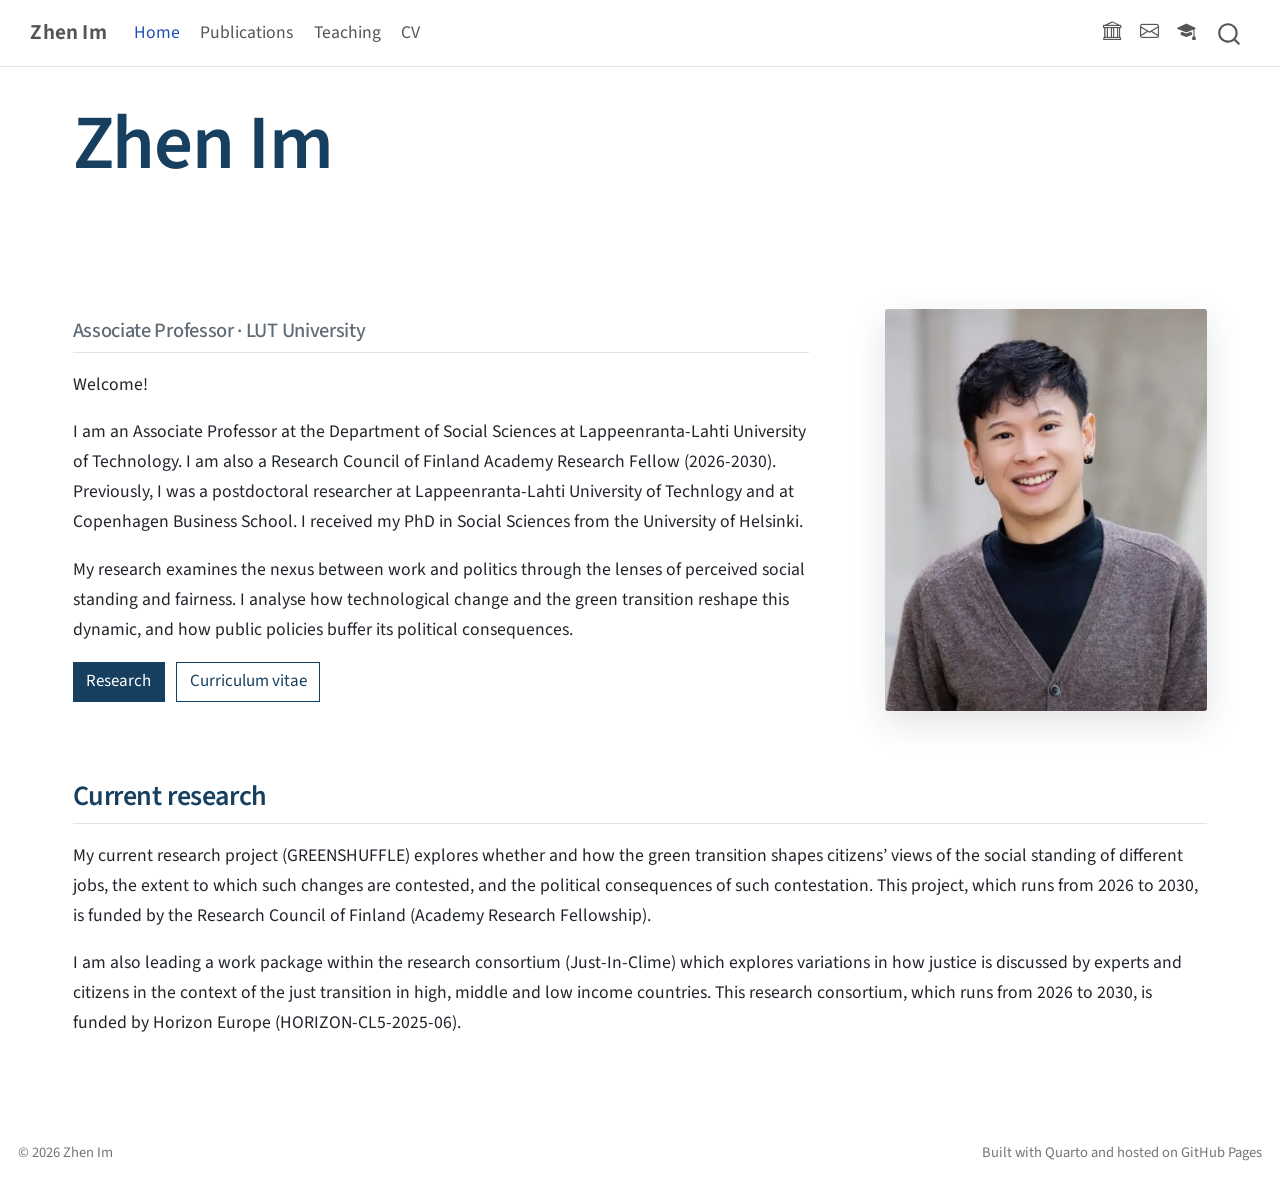
==== index.html @ d4f25046 "Built site for gh-pages" ====
<!DOCTYPE html>
<html xmlns="http://www.w3.org/1999/xhtml" lang="en" xml:lang="en"><head>

<meta charset="utf-8">
<meta name="generator" content="quarto-1.11.9">

<meta name="viewport" content="width=device-width, initial-scale=1.0, user-scalable=yes">


<title>Zhen Im</title>
<style>
/* Default styles provided by pandoc.
** See https://pandoc.org/MANUAL.html#variables-for-html for config info.
*/
span.smallcaps{font-variant: small-caps;}
div.columns{display: flex; gap: 1.5em;}
div.column{flex: auto;}
@media screen {
div.columns{gap: min(4vw, 1.5em);}
div.column{overflow-x: auto;}
}
div.hanging-indent{margin-left: 1.5em; text-indent: -1.5em;}
ul.task-list{list-style: none;}
ul.task-list li input[type="checkbox"] {
  width: 0.8em;
  margin: 0 0.8em 0.2em -1em; /* quarto-specific, see https://github.com/quarto-dev/quarto-cli/issues/4556 */ 
  vertical-align: middle;
}
</style>


<script src="site_libs/quarto-nav/quarto-nav.js"></script>
<script src="site_libs/quarto-nav/headroom.min.js"></script>
<script src="site_libs/clipboard/clipboard.min.js"></script>
<script src="site_libs/quarto-search/autocomplete.umd.js"></script>
<script src="site_libs/quarto-search/fuse.min.js"></script>
<script src="site_libs/quarto-search/quarto-search.js"></script>
<meta name="quarto:offset" content="./">
<script src="site_libs/quarto-html/quarto.js" type="module"></script>
<script src="site_libs/quarto-html/tabsets/tabsets.js" type="module"></script>
<script src="site_libs/quarto-html/scrollable-regions/scrollable-regions.js" type="module"></script>
<script src="site_libs/quarto-html/popper.min.js"></script>
<script src="site_libs/quarto-html/tippy.umd.min.js"></script>
<script src="site_libs/quarto-html/anchor.min.js"></script>
<link href="site_libs/quarto-html/tippy.css" rel="stylesheet">
<link href="site_libs/quarto-html/quarto-syntax-highlighting-63b5708e65d6cd79cd7618c58d0c21e7.css" rel="stylesheet" id="quarto-text-highlighting-styles">
<script src="site_libs/bootstrap/bootstrap.min.js"></script>
<link href="site_libs/bootstrap/bootstrap-icons.css" rel="stylesheet">
<link href="site_libs/bootstrap/bootstrap-48eea8e06ff06eb442a2daacfce5ac08.min.css" rel="stylesheet" append-hash="true" id="quarto-bootstrap" data-mode="light">
<script id="quarto-search-options" type="application/json">{
  "location": "navbar",
  "copy-button": false,
  "collapse-after": 3,
  "panel-placement": "end",
  "type": "overlay",
  "limit": 50,
  "keyboard-shortcut": [
    "f",
    "/",
    "s"
  ],
  "show-item-context": false,
  "language": {
    "search-no-results-text": "No results",
    "search-matching-documents-text": "matching documents",
    "search-copy-link-title": "Copy link to search",
    "search-hide-matches-text": "Hide additional matches",
    "search-more-match-text": "more match in this document",
    "search-more-matches-text": "more matches in this document",
    "search-clear-button-title": "Clear",
    "search-text-placeholder": "",
    "search-detached-cancel-button-title": "Cancel",
    "search-submit-button-title": "Submit",
    "search-label": "Search"
  }
}</script>
<style>html{ scroll-behavior: smooth; }</style>


<link rel="stylesheet" href="styles.css">
</head>

<body class="nav-fixed quarto-light"><a id="quarto-skip-link" class="visually-hidden-focusable" href="#quarto-document-content">Skip to main content</a>

<div id="quarto-search-results"></div>
  <header id="quarto-header" class="headroom fixed-top">
    <nav class="navbar navbar-expand-lg " data-bs-theme="dark" aria-label="Site">
      <div class="navbar-container container-fluid">
      <div class="navbar-brand-container mx-auto">
    <a class="navbar-brand" href="./index.html">
    <span class="navbar-title">Zhen Im</span>
    </a>
  </div>
          <button class="navbar-toggler" type="button" data-bs-toggle="collapse" data-bs-target="#navbarCollapse" aria-controls="navbarCollapse" aria-expanded="false" aria-label="Toggle navigation" onclick="if (window.quartoToggleHeadroom) { window.quartoToggleHeadroom(); }">
  <span class="navbar-toggler-icon"></span>
</button>
          <div class="collapse navbar-collapse" id="navbarCollapse">
            <ul class="navbar-nav navbar-nav-scroll me-auto">
  <li class="nav-item">
    <a class="nav-link active" href="./index.html" aria-current="page"> 
<span class="menu-text">Home</span></a>
  </li>  
  <li class="nav-item">
    <a class="nav-link" href="./publications.html"> 
<span class="menu-text">Publications</span></a>
  </li>  
  <li class="nav-item">
    <a class="nav-link" href="./teaching.html"> 
<span class="menu-text">Teaching</span></a>
  </li>  
  <li class="nav-item">
    <a class="nav-link" href="./cv.html"> 
<span class="menu-text">CV</span></a>
  </li>  
</ul>
            <ul class="navbar-nav navbar-nav-scroll ms-auto">
  <li class="nav-item compact">
    <a class="nav-link" href="https://www.lut.fi/en/profiles/zhen-im"> <i class="bi bi-bank" role="img" aria-label="University profile">
</i> 
<span class="menu-text"></span></a>
  </li>  
  <li class="nav-item compact">
    <a class="nav-link" href="mailto:Zhen.Im@lut.fi"> <i class="bi bi-envelope" role="img" aria-label="Email">
</i> 
<span class="menu-text"></span></a>
  </li>  
  <li class="nav-item compact">
    <a class="nav-link" href="https://scholar.google.com/citations?user=ouNIWlcAAAAJ&amp;hl=en"> <i class="bi bi-mortarboard-fill" role="img" aria-label="Google Scholar">
</i> 
<span class="menu-text"></span></a>
  </li>  
</ul>
          </div> <!-- /navcollapse -->
            <div class="quarto-navbar-tools">
</div>
            <div id="quarto-search" class="" title="Search"></div>
      </div> <!-- /container-fluid -->
    </nav>
</header>
<!-- content -->
<div id="quarto-content" class="quarto-container page-columns page-rows-contents page-layout-full page-navbar">
<!-- sidebar -->
<!-- margin-sidebar -->
    
<!-- main -->
<main class="content column-page" id="quarto-document-content" tabindex="-1"><header id="title-block-header" class="quarto-title-block"><h1 class="title display-7">Zhen Im</h1></header>




<div class="hero">
<section id="zhen-im" class="level1 hero-text">

<section id="associate-professor-lut-university" class="level2">
<h2 class="anchored" data-anchor-id="associate-professor-lut-university">Associate Professor · LUT University</h2>
<p>Welcome!</p>
<p>I am an Associate Professor at the Department of Social Sciences at Lappeenranta-Lahti University of Technology. I am also a Research Council of Finland Academy Research Fellow (2026-2030). Previously, I was a postdoctoral researcher at Lappeenranta-Lahti University of Technlogy and at Copenhagen Business School. I received my PhD in Social Sciences from the University of Helsinki.</p>
<p>My research examines the nexus between work and politics through the lenses of perceived social standing and fairness. I analyse how technological change and the green transition reshape this dynamic, and how public policies buffer its political consequences.</p>
<p><a href="./publications.html" class="btn btn-primary">Research</a> <a href="./cv.html" class="btn btn-outline-primary">Curriculum vitae</a></p>
</section>
</section>
<div class="hero-photo">
<p><img src="images/profile.jpg" class="img-fluid" alt="Portrait of Zhen Im"></p>
</div>
</div>
<section id="current-research" class="level2">
<h2 class="anchored" data-anchor-id="current-research">Current research</h2>
<p>My current research project (GREENSHUFFLE) explores whether and how the green transition shapes citizens’ views of the social standing of different jobs, the extent to which such changes are contested, and the political consequences of such contestation. This project, which runs from 2026 to 2030, is funded by the Research Council of Finland (Academy Research Fellowship).</p>
<p>I am also leading a work package within the research consortium (Just-In-Clime) which explores variations in how justice is discussed by experts and citizens in the context of the just transition in high, middle and low income countries. This research consortium, which runs from 2026 to 2030, is funded by Horizon Europe (HORIZON-CL5-2025-06).</p>


</section>

</main> <!-- /main -->
<script id="quarto-html-after-body" type="application/javascript">
  window.document.addEventListener("DOMContentLoaded", function (event) {
    const icon = "";
    const anchorJS = new window.AnchorJS();
    anchorJS.options = {
      placement: 'right',
      icon: icon
    };
    anchorJS.add('.anchored');
    const isCodeAnnotation = (el) => {
      for (const clz of el.classList) {
        if (clz.startsWith('code-annotation-')) {                     
          return true;
        }
      }
      return false;
    }
    const onCopySuccess = function(e) {
      // button target
      const button = e.trigger;
      // don't keep focus
      button.blur();
      // flash "checked"
      button.classList.add('code-copy-button-checked');
      var currentTitle = button.getAttribute("title");
      button.setAttribute("title", "Copied!");
      let tooltip;
      if (window.bootstrap) {
        button.setAttribute("data-bs-toggle", "tooltip");
        button.setAttribute("data-bs-placement", "left");
        button.setAttribute("data-bs-title", "Copied!");
        tooltip = new bootstrap.Tooltip(button, 
          { trigger: "manual", 
            customClass: "code-copy-button-tooltip",
            offset: [0, -8]});
        tooltip.show();    
      }
      setTimeout(function() {
        if (tooltip) {
          tooltip.hide();
          button.removeAttribute("data-bs-title");
          button.removeAttribute("data-bs-toggle");
          button.removeAttribute("data-bs-placement");
        }
        button.setAttribute("title", currentTitle);
        button.classList.remove('code-copy-button-checked');
      }, 1000);
      // clear code selection
      e.clearSelection();
    }
    const getTextToCopy = function(trigger) {
      const outerScaffold = trigger.parentElement.cloneNode(true);
      const codeEl = outerScaffold.querySelector('code');
      for (const childEl of codeEl.children) {
        if (isCodeAnnotation(childEl)) {
          childEl.remove();
        }
      }
      return codeEl.innerText;
    }
    const clipboard = new window.ClipboardJS('.code-copy-button:not([data-in-quarto-modal])', {
      text: getTextToCopy
    });
    clipboard.on('success', onCopySuccess);
    if (window.document.getElementById('quarto-embedded-source-code-modal')) {
      const clipboardModal = new window.ClipboardJS('.code-copy-button[data-in-quarto-modal]', {
        text: getTextToCopy,
        container: window.document.getElementById('quarto-embedded-source-code-modal')
      });
      clipboardModal.on('success', onCopySuccess);
    }
      var localhostRegex = new RegExp(/^(?:http|https):\/\/localhost\:?[0-9]*\//);
      var mailtoRegex = new RegExp(/^mailto:/);
        var filterRegex = new RegExp("https:\/\/zhen-im\.github\.io");
      const newWindowLabel = "(opens in a new tab)";
      const newWindowNoteId = "quarto-ext-newwindow-label";
      // Links reference one hidden label through aria-describedby, so the
      // announcement never changes their accessible name.
      var describeNewWindow = (link) => {
        if (!window.document.getElementById(newWindowNoteId)) {
          var newWindowNote = window.document.createElement("span");
          newWindowNote.id = newWindowNoteId;
          newWindowNote.hidden = true;
          newWindowNote.textContent = newWindowLabel;
          window.document.body.appendChild(newWindowNote);
        }
        var describedBy = (link.getAttribute("aria-describedby") || "").split(/\s+/).filter(Boolean);
        if (!describedBy.includes(newWindowNoteId)) {
          describedBy.push(newWindowNoteId);
          link.setAttribute("aria-describedby", describedBy.join(" "));
        }
      }
      var isInternal = (href) => {
          return filterRegex.test(href) || localhostRegex.test(href) || mailtoRegex.test(href);
      }
      // Inspect non-navigation links and adorn them if external
      window.quartoDecorateExternalLinks = function (root) {
     var links = (root || window.document).querySelectorAll('a[href]:not(.nav-link):not(.navbar-brand):not(.toc-action):not(.sidebar-link):not(.sidebar-item-toggle):not(.pagination-link):not(.no-external):not([aria-hidden]):not(.dropdown-item):not(.quarto-navigation-tool):not(.about-link)');
      for (var i=0; i<links.length; i++) {
        const link = links[i];
        if (!isInternal(link.href)) {
          // undo the damage that might have been done by quarto-nav.js in the case of
          // links that we want to consider external
          if (link.dataset.originalHref !== undefined) {
            link.href = link.dataset.originalHref;
          }
            // target, if specified
            link.setAttribute("target", "_blank");
            if (link.getAttribute("rel") === null) {
              link.setAttribute("rel", "noopener");
            }
            describeNewWindow(link);
          if (!link.classList.contains('no-external-icon')) {
          }
        }
      }
      };
      window.quartoDecorateExternalLinks(window.document);
    // Esc closes the popup (WCAG 1.4.13) and focus leaving both trigger and
    // popup closes it (WCAG 2.4.11); tippy handles neither for interactive popups.
    const hideOnEscAndFocusOut = {
      name: 'hideOnEscAndFocusOut',
      defaultValue: true,
      fn(instance) {
        const dismiss = () => {
          // A show scheduled by the trigger delay would otherwise reopen it
          instance.clearDelayTimeouts();
          instance.hide();
        };
        const onKeyDown = (event) => {
          if (event.key !== 'Escape') {
            return;
          }
          // Keep Esc from also reaching page handlers (e.g. reveal.js overview),
          // except an open reveal.js slide menu, which Esc should close too.
          // The menu handles keys only when its keyboard option is on.
          const menuHandlesEsc = window.Reveal?.getPlugin?.('menu')?.isOpen() &&
            window.Reveal.getConfig().menu?.keyboard !== false;
          if (!menuHandlesEsc) {
            event.stopPropagation();
          }
          if (instance.popper.contains(window.document.activeElement)) {
            // Disabled while refocusing so the focus trigger does not reopen it
            instance.disable();
            instance.reference.focus();
            instance.enable();
          }
          dismiss();
        };
        const onFocusOut = (event) => {
          const target = event.relatedTarget;
          if (target && !instance.reference.contains(target) &&
              !instance.popper.contains(target)) {
            dismiss();
          }
        };
        // On the trigger too: a click trigger (code-annotations: select) has no
        // blur handling. Attached for the instance's lifetime so leaving the
        // trigger also cancels a show still pending on the trigger delay.
        instance.reference.addEventListener('focusout', onFocusOut);
        return {
          onShow() {
            window.document.addEventListener('keydown', onKeyDown, true);
            instance.popper.addEventListener('focusout', onFocusOut);
          },
          onHide() {
            window.document.removeEventListener('keydown', onKeyDown, true);
            instance.popper.removeEventListener('focusout', onFocusOut);
          },
          onDestroy() {
            instance.reference.removeEventListener('focusout', onFocusOut);
          },
        };
      },
    };
    function tippyHover(el, contentFn, onTriggerFn, onUntriggerFn) {
      const config = {
        allowHTML: true,
        maxWidth: 500,
        delay: 100,
        arrow: false,
        appendTo: function(el) {
            return el.parentElement;
        },
        interactive: true,
        interactiveBorder: 10,
        theme: 'quarto',
        placement: 'bottom-start',
        plugins: [hideOnEscAndFocusOut],
      };
      if (contentFn) {
        config.content = contentFn;
      }
      if (onTriggerFn) {
        config.onTrigger = onTriggerFn;
      }
      if (onUntriggerFn) {
        config.onUntrigger = onUntriggerFn;
      }
      window.tippy(el, config); 
    }
    const noterefs = window.document.querySelectorAll('a[role="doc-noteref"]');
    for (var i=0; i<noterefs.length; i++) {
      const ref = noterefs[i];
      tippyHover(ref, function() {
        // use id or data attribute instead here
        let href = ref.getAttribute('data-footnote-href') || ref.getAttribute('href');
        try { href = new URL(href).hash; } catch {}
        const id = href.replace(/^#\/?/, "");
        const note = window.document.getElementById(id);
        if (note) {
          return note.innerHTML;
        } else {
          return "";
        }
      });
    }
    const xrefs = window.document.querySelectorAll('a.quarto-xref');
    const processXRef = (id, note) => {
      // Strip column container classes
      const stripColumnClz = (el) => {
        el.classList.remove("page-full", "page-columns");
        if (el.children) {
          for (const child of el.children) {
            stripColumnClz(child);
          }
        }
      }
      stripColumnClz(note)
      if (id === null || id.startsWith('sec-')) {
        // Special case sections, only their first couple elements
        const container = document.createElement("div");
        if (note.children && note.children.length > 2) {
          container.appendChild(note.children[0].cloneNode(true));
          for (let i = 1; i < note.children.length; i++) {
            const child = note.children[i];
            if (child.tagName === "P" && child.innerText === "") {
              continue;
            } else {
              container.appendChild(child.cloneNode(true));
              break;
            }
          }
          if (window.Quarto?.typesetMath) {
            window.Quarto.typesetMath(container);
          }
          return container.innerHTML
        } else {
          if (window.Quarto?.typesetMath) {
            window.Quarto.typesetMath(note);
          }
          return note.innerHTML;
        }
      } else {
        // Remove any anchor links if they are present
        const anchorLink = note.querySelector('a.anchorjs-link');
        if (anchorLink) {
          anchorLink.remove();
        }
        if (window.Quarto?.typesetMath) {
          window.Quarto.typesetMath(note);
        }
        if (note.classList.contains("callout")) {
          return note.outerHTML;
        } else {
          return note.innerHTML;
        }
      }
    }
    for (var i=0; i<xrefs.length; i++) {
      const xref = xrefs[i];
      tippyHover(xref, undefined, function(instance) {
        instance.disable();
        let url = xref.getAttribute('href');
        let hash = undefined; 
        if (url.startsWith('#')) {
          hash = url;
        } else {
          try { hash = new URL(url).hash; } catch {}
        }
        if (hash) {
          const id = hash.replace(/^#\/?/, "");
          const note = window.document.getElementById(id);
          if (note !== null) {
            try {
              const html = processXRef(id, note.cloneNode(true));
              instance.setContent(html);
            } finally {
              instance.enable();
              instance.show();
            }
          } else {
            // See if we can fetch this
            fetch(url.split('#')[0])
            .then(res => res.text())
            .then(html => {
              const parser = new DOMParser();
              const htmlDoc = parser.parseFromString(html, "text/html");
              const note = htmlDoc.getElementById(id);
              if (note !== null) {
                const html = processXRef(id, note);
                instance.setContent(html);
              } 
            }).finally(() => {
              instance.enable();
              instance.show();
            });
          }
        } else {
          // See if we can fetch a full url (with no hash to target)
          // This is a special case and we should probably do some content thinning / targeting
          fetch(url)
          .then(res => res.text())
          .then(html => {
            const parser = new DOMParser();
            const htmlDoc = parser.parseFromString(html, "text/html");
            const note = htmlDoc.querySelector('main.content');
            if (note !== null) {
              // This should only happen for chapter cross references
              // (since there is no id in the URL)
              // remove the first header
              if (note.children.length > 0 && note.children[0].tagName === "HEADER") {
                note.children[0].remove();
              }
              const html = processXRef(null, note);
              instance.setContent(html);
            } 
          }).finally(() => {
            instance.enable();
            instance.show();
          });
        }
      }, function(instance) {
      });
    }
        let selectedAnnoteEl;
        const selectorForAnnotation = ( cell, annotation) => {
          let cellAttr = 'data-code-cell="' + cell + '"';
          let lineAttr = 'data-code-annotation="' +  annotation + '"';
          const selector = 'span[' + cellAttr + '][' + lineAttr + ']';
          return selector;
        }
        const selectCodeLines = (annoteEl) => {
          const doc = window.document;
          const targetCell = annoteEl.getAttribute("data-target-cell");
          const targetAnnotation = annoteEl.getAttribute("data-target-annotation");
          const annoteSpan = window.document.querySelector(selectorForAnnotation(targetCell, targetAnnotation));
          const lines = annoteSpan.getAttribute("data-code-lines").split(",");
          const lineIds = lines.map((line) => {
            return targetCell + "-" + line;
          })
          // Each band is positioned against its own containing block, which is
          // not the offsetParent of the lines, so place it from client rects.
          const placeBand = (band, firstEl, lastEl, codeBlock) => {
            const container = band.offsetParent;
            if (container === null) {
              return;
            }
            const containerRect = container.getBoundingClientRect();
            // Reveal.js scales slides with a transform, so convert client
            // pixels back to the CSS pixels of the container.
            const scale = containerRect.height / container.offsetHeight || 1;
            const firstRect = firstEl.getBoundingClientRect();
            const lastRect = lastEl.getBoundingClientRect();
            const top = (firstRect.top - containerRect.top) / scale - container.clientTop + container.scrollTop;
            const height = (lastRect.bottom - firstRect.top) / scale;
            band.style.top = top - 2 + "px";
            band.style.height = height + 4 + "px";
            if (codeBlock) {
              // Without the copy button wrapper, the containing block is wider
              // than the code block, so span the code block explicitly.
              const blockRect = codeBlock.getBoundingClientRect();
              band.style.left = (blockRect.left - containerRect.left) / scale - container.clientLeft + container.scrollLeft + "px";
              band.style.width = blockRect.width / scale + "px";
            }
          };
          if (lineIds.length > 0) {
            const el = window.document.getElementById(lineIds[0]);
            const lastEl = window.document.getElementById(lineIds[lineIds.length - 1]);
            const parent = el.parentElement.parentElement;
            // cook up a div (if necessary) and position it
            let div = window.document.getElementById("code-annotation-line-highlight");
            if (div === null) {
              div = window.document.createElement("div");
              div.setAttribute("id", "code-annotation-line-highlight");
              div.style.position = 'absolute';
              parent.appendChild(div);
            }
            placeBand(div, el, lastEl, parent.closest("div.sourceCode") || parent);
            let gutterDiv = window.document.getElementById("code-annotation-line-highlight-gutter");
            if (gutterDiv === null) {
              gutterDiv = window.document.createElement("div");
              gutterDiv.setAttribute("id", "code-annotation-line-highlight-gutter");
              gutterDiv.style.position = 'absolute';
              const codeCell = window.document.getElementById(targetCell);
              const gutter = codeCell.querySelector('.code-annotation-gutter');
              gutter.appendChild(gutterDiv);
            }
            placeBand(gutterDiv, el, lastEl);
            selectedAnnoteEl = annoteEl;
          }
        };
        const unselectCodeLines = () => {
          const elementsIds = ["code-annotation-line-highlight", "code-annotation-line-highlight-gutter"];
          elementsIds.forEach((elId) => {
            const div = window.document.getElementById(elId);
            if (div) {
              div.remove();
            }
          });
          selectedAnnoteEl = undefined;
        };
          // Handle positioning of the toggle
      window.addEventListener(
        "resize",
        throttle(() => {
          elRect = undefined;
          if (selectedAnnoteEl) {
            selectCodeLines(selectedAnnoteEl);
          }
        }, 10)
      );
      function throttle(fn, ms) {
      let throttle = false;
      let timer;
        return (...args) => {
          if(!throttle) { // first call gets through
              fn.apply(this, args);
              throttle = true;
          } else { // all the others get throttled
              if(timer) clearTimeout(timer); // cancel #2
              timer = setTimeout(() => {
                fn.apply(this, args);
                timer = throttle = false;
              }, ms);
          }
        };
      }
        // Attach click handler to the DT
        const annoteDls = window.document.querySelectorAll('dt[data-target-cell]');
        for (const annoteDlNode of annoteDls) {
          annoteDlNode.addEventListener('click', (event) => {
            const clickedEl = event.target;
            if (clickedEl !== selectedAnnoteEl) {
              unselectCodeLines();
              const activeEl = window.document.querySelector('dt[data-target-cell].code-annotation-active');
              if (activeEl) {
                activeEl.classList.remove('code-annotation-active');
              }
              selectCodeLines(clickedEl);
              clickedEl.classList.add('code-annotation-active');
            } else {
              // Unselect the line
              unselectCodeLines();
              clickedEl.classList.remove('code-annotation-active');
            }
          });
        }
    const findCites = (el) => {
      const parentEl = el.parentElement;
      if (parentEl) {
        const cites = parentEl.dataset.cites;
        if (cites) {
          return {
            el,
            cites: cites.split(' ')
          };
        } else {
          return findCites(el.parentElement)
        }
      } else {
        return undefined;
      }
    };
    var bibliorefs = window.document.querySelectorAll('a[role="doc-biblioref"]');
    for (var i=0; i<bibliorefs.length; i++) {
      const ref = bibliorefs[i];
      const citeInfo = findCites(ref);
      if (citeInfo) {
        tippyHover(citeInfo.el, function() {
          var popup = window.document.createElement('div');
          citeInfo.cites.forEach(function(cite) {
            var citeDiv = window.document.createElement('div');
            citeDiv.classList.add('hanging-indent');
            citeDiv.classList.add('csl-entry');
            var biblioDiv = window.document.getElementById('ref-' + cite);
            if (biblioDiv) {
              citeDiv.innerHTML = biblioDiv.innerHTML;
            }
            popup.appendChild(citeDiv);
          });
          return popup.innerHTML;
        });
      }
    }
  });
  </script>
  <script type="application/javascript">
  window.quartoScrollableRegionsLabels = {"code":"Scrollable code","output":"Scrollable output"};
  </script>
</div> <!-- /content -->
<footer class="footer">
  <div class="nav-footer">
    <div class="nav-footer-left">
<p>© 2026 Zhen Im</p>
</div>   
    <div class="nav-footer-center">
      &nbsp;
    </div>
    <div class="nav-footer-right">
<p>Built with Quarto and hosted on GitHub Pages</p>
</div>
  </div>
</footer>




<script src="site_libs/quarto-html/zenscroll-min.js"></script>
</body></html>
---- site_libs/quarto-html/tippy.css ----
.tippy-box[data-animation=fade][data-state=hidden]{opacity:0}[data-tippy-root]{max-width:calc(100vw - 10px)}.tippy-box{position:relative;background-color:#333;color:#fff;border-radius:4px;font-size:14px;line-height:1.4;white-space:normal;outline:0;transition-property:transform,visibility,opacity}.tippy-box[data-placement^=top]>.tippy-arrow{bottom:0}.tippy-box[data-placement^=top]>.tippy-arrow:before{bottom:-7px;left:0;border-width:8px 8px 0;border-top-color:initial;transform-origin:center top}.tippy-box[data-placement^=bottom]>.tippy-arrow{top:0}.tippy-box[data-placement^=bottom]>.tippy-arrow:before{top:-7px;left:0;border-width:0 8px 8px;border-bottom-color:initial;transform-origin:center bottom}.tippy-box[data-placement^=left]>.tippy-arrow{right:0}.tippy-box[data-placement^=left]>.tippy-arrow:before{border-width:8px 0 8px 8px;border-left-color:initial;right:-7px;transform-origin:center left}.tippy-box[data-placement^=right]>.tippy-arrow{left:0}.tippy-box[data-placement^=right]>.tippy-arrow:before{left:-7px;border-width:8px 8px 8px 0;border-right-color:initial;transform-origin:center right}.tippy-box[data-inertia][data-state=visible]{transition-timing-function:cubic-bezier(.54,1.5,.38,1.11)}.tippy-arrow{width:16px;height:16px;color:#333}.tippy-arrow:before{content:"";position:absolute;border-color:transparent;border-style:solid}.tippy-content{position:relative;padding:5px 9px;z-index:1}
---- site_libs/quarto-html/quarto-syntax-highlighting-63b5708e65d6cd79cd7618c58d0c21e7.css ----
/* quarto syntax highlight colors */
:root {
  --quarto-hl-ot-color: #003B4F;
  --quarto-hl-at-color: #657422;
  --quarto-hl-ss-color: #20794D;
  --quarto-hl-an-color: #5E5E5E;
  --quarto-hl-fu-color: #4758AB;
  --quarto-hl-st-color: #20794D;
  --quarto-hl-cf-color: #003B4F;
  --quarto-hl-op-color: #5E5E5E;
  --quarto-hl-er-color: #AD0000;
  --quarto-hl-bn-color: #AD0000;
  --quarto-hl-al-color: #AD0000;
  --quarto-hl-va-color: #111111;
  --quarto-hl-bu-color: inherit;
  --quarto-hl-ex-color: inherit;
  --quarto-hl-pp-color: #AD0000;
  --quarto-hl-in-color: #5E5E5E;
  --quarto-hl-vs-color: #20794D;
  --quarto-hl-wa-color: #5E5E5E;
  --quarto-hl-do-color: #5E5E5E;
  --quarto-hl-im-color: #00769E;
  --quarto-hl-ch-color: #20794D;
  --quarto-hl-dt-color: #AD0000;
  --quarto-hl-fl-color: #AD0000;
  --quarto-hl-co-color: #5E5E5E;
  --quarto-hl-cv-color: #5E5E5E;
  --quarto-hl-cn-color: #8f5902;
  --quarto-hl-sc-color: #5E5E5E;
  --quarto-hl-dv-color: #AD0000;
  --quarto-hl-kw-color: #003B4F;
}

/* other quarto variables */
:root {
  --quarto-font-monospace: SFMono-Regular, Menlo, Monaco, Consolas, "Liberation Mono", "Courier New", monospace;
}

/* syntax highlight based on Pandoc's rules */
pre > code.sourceCode > span {
  color: #003B4F;
}

code.sourceCode > span {
  color: #003B4F;
}

div.sourceCode,
div.sourceCode pre.sourceCode {
  color: #003B4F;
}

/* Normal */
code span {
  color: #003B4F;
}

/* Alert */
code span.al {
  color: #AD0000;
  font-style: inherit;
}

/* Annotation */
code span.an {
  color: #5E5E5E;
  font-style: inherit;
}

/* Attribute */
code span.at {
  color: #657422;
  font-style: inherit;
}

/* BaseN */
code span.bn {
  color: #AD0000;
  font-style: inherit;
}

/* BuiltIn */
code span.bu {
  font-style: inherit;
}

/* ControlFlow */
code span.cf {
  color: #003B4F;
  font-weight: bold;
  font-style: inherit;
}

/* Char */
code span.ch {
  color: #20794D;
  font-style: inherit;
}

/* Constant */
code span.cn {
  color: #8f5902;
  font-style: inherit;
}

/* Comment */
code span.co {
  color: #5E5E5E;
  font-style: inherit;
}

/* CommentVar */
code span.cv {
  color: #5E5E5E;
  font-style: italic;
}

/* Documentation */
code span.do {
  color: #5E5E5E;
  font-style: italic;
}

/* DataType */
code span.dt {
  color: #AD0000;
  font-style: inherit;
}

/* DecVal */
code span.dv {
  color: #AD0000;
  font-style: inherit;
}

/* Error */
code span.er {
  color: #AD0000;
  font-style: inherit;
}

/* Extension */
code span.ex {
  font-style: inherit;
}

/* Float */
code span.fl {
  color: #AD0000;
  font-style: inherit;
}

/* Function */
code span.fu {
  color: #4758AB;
  font-style: inherit;
}

/* Import */
code span.im {
  color: #00769E;
  font-style: inherit;
}

/* Information */
code span.in {
  color: #5E5E5E;
  font-style: inherit;
}

/* Keyword */
code span.kw {
  color: #003B4F;
  font-weight: bold;
  font-style: inherit;
}

/* Operator */
code span.op {
  color: #5E5E5E;
  font-style: inherit;
}

/* Other */
code span.ot {
  color: #003B4F;
  font-style: inherit;
}

/* Preprocessor */
code span.pp {
  color: #AD0000;
  font-style: inherit;
}

/* SpecialChar */
code span.sc {
  color: #5E5E5E;
  font-style: inherit;
}

/* SpecialString */
code span.ss {
  color: #20794D;
  font-style: inherit;
}

/* String */
code span.st {
  color: #20794D;
  font-style: inherit;
}

/* Variable */
code span.va {
  color: #111111;
  font-style: inherit;
}

/* VerbatimString */
code span.vs {
  color: #20794D;
  font-style: inherit;
}

/* Warning */
code span.wa {
  color: #5E5E5E;
  font-style: italic;
}

.prevent-inlining {
  content: "</";
}

/*# sourceMappingURL=054cc16b9e9817627be6994582d2ffb5.css.map */
---- styles.css ----
/* Restrained academic styling inspired by clean political-science websites */
:root {
  --accent: #173f5f;
  --text: #20252b;
  --muted: #5f6b76;
  --line: #dfe5ea;
  --soft: #f5f7f9;
}

body {
  color: var(--text);
  font-size: 1.04rem;
  line-height: 1.7;
}

.navbar {
  border-bottom: 1px solid var(--line);
  background: rgba(255,255,255,.97);
}

.navbar-title {
  font-weight: 650;
  letter-spacing: .01em;
}

h1, h2, h3 {
  color: var(--accent);
  letter-spacing: -.015em;
}

h1 { font-size: clamp(2.4rem, 6vw, 4.6rem); }
h2 { margin-top: 2.4rem; }

a { color: var(--accent); }

.hero {
  display: grid;
  grid-template-columns: minmax(0, 1.6fr) minmax(240px, .7fr);
  gap: clamp(2rem, 6vw, 5rem);
  align-items: center;
  padding: clamp(2.5rem, 8vw, 6rem) 0 3rem;
}

.hero h1 { margin-bottom: .15rem; }
.hero h2 {
  margin-top: 0;
  color: var(--muted);
  font-size: 1.2rem;
  font-weight: 500;
}

.hero-photo img {
  width: 100%;
  max-width: 360px;
  aspect-ratio: 4 / 5;
  object-fit: cover;
  border-radius: 3px;
  box-shadow: 0 12px 35px rgba(20,35,50,.13);
}

.btn-primary {
  background-color: var(--accent);
  border-color: var(--accent);
}

.btn-outline-primary {
  color: var(--accent);
  border-color: var(--accent);
  margin-left: .4rem;
}

.research-grid {
  display: grid;
  grid-template-columns: repeat(3, minmax(0, 1fr));
  gap: 1.2rem;
  margin: 1.2rem 0 2.5rem;
}

.research-item {
  border-top: 3px solid var(--accent);
  padding: 1.1rem 0;
}

.research-item h3 {
  margin-top: 0;
  font-size: 1.15rem;
}

.page-footer {
  border-top: 1px solid var(--line);
  color: var(--muted);
}

@media (max-width: 760px) {
  .hero { grid-template-columns: 1fr; }
  .hero-photo { order: -1; }
  .hero-photo img { max-width: 230px; }
  .research-grid { grid-template-columns: 1fr; }
}
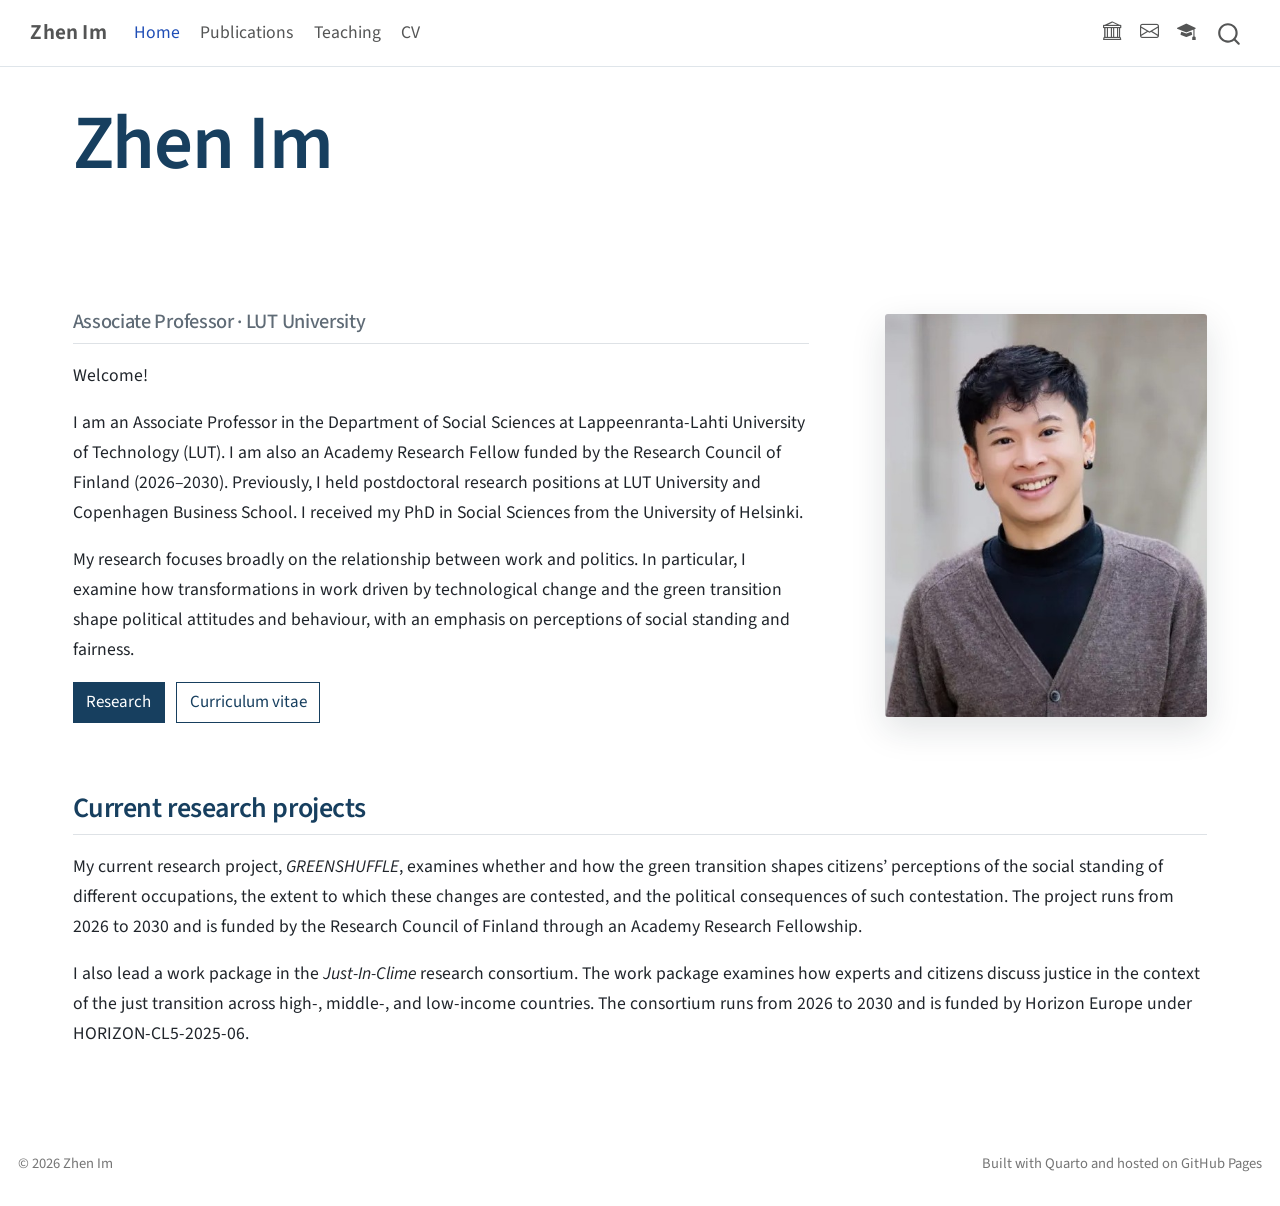
==== commit 0a6f9a8e: "Built site for gh-pages" ====
--- a/index.html
+++ b/index.html
@@ -154,8 +154,8 @@
 <section id="associate-professor-lut-university" class="level2">
 <h2 class="anchored" data-anchor-id="associate-professor-lut-university">Associate Professor · LUT University</h2>
 <p>Welcome!</p>
-<p>I am an Associate Professor at the Department of Social Sciences at Lappeenranta-Lahti University of Technology. I am also a Research Council of Finland Academy Research Fellow (2026-2030). Previously, I was a postdoctoral researcher at Lappeenranta-Lahti University of Technlogy and at Copenhagen Business School. I received my PhD in Social Sciences from the University of Helsinki.</p>
-<p>My research examines the nexus between work and politics through the lenses of perceived social standing and fairness. I analyse how technological change and the green transition reshape this dynamic, and how public policies buffer its political consequences.</p>
+<p>I am an Associate Professor in the Department of Social Sciences at Lappeenranta-Lahti University of Technology (LUT). I am also an Academy Research Fellow funded by the Research Council of Finland (2026–2030). Previously, I held postdoctoral research positions at LUT University and Copenhagen Business School. I received my PhD in Social Sciences from the University of Helsinki.</p>
+<p>My research focuses broadly on the relationship between work and politics. In particular, I examine how transformations in work driven by technological change and the green transition shape political attitudes and behaviour, with an emphasis on perceptions of social standing and fairness.</p>
 <p><a href="./publications.html" class="btn btn-primary">Research</a> <a href="./cv.html" class="btn btn-outline-primary">Curriculum vitae</a></p>
 </section>
 </section>
@@ -163,10 +163,10 @@
 <p><img src="images/profile.jpg" class="img-fluid" alt="Portrait of Zhen Im"></p>
 </div>
 </div>
-<section id="current-research" class="level2">
-<h2 class="anchored" data-anchor-id="current-research">Current research</h2>
-<p>My current research project (GREENSHUFFLE) explores whether and how the green transition shapes citizens’ views of the social standing of different jobs, the extent to which such changes are contested, and the political consequences of such contestation. This project, which runs from 2026 to 2030, is funded by the Research Council of Finland (Academy Research Fellowship).</p>
-<p>I am also leading a work package within the research consortium (Just-In-Clime) which explores variations in how justice is discussed by experts and citizens in the context of the just transition in high, middle and low income countries. This research consortium, which runs from 2026 to 2030, is funded by Horizon Europe (HORIZON-CL5-2025-06).</p>
+<section id="current-research-projects" class="level2">
+<h2 class="anchored" data-anchor-id="current-research-projects">Current research projects</h2>
+<p>My current research project, <em>GREENSHUFFLE</em>, examines whether and how the green transition shapes citizens’ perceptions of the social standing of different occupations, the extent to which these changes are contested, and the political consequences of such contestation. The project runs from 2026 to 2030 and is funded by the Research Council of Finland through an Academy Research Fellowship.</p>
+<p>I also lead a work package in the <em>Just-In-Clime</em> research consortium. The work package examines how experts and citizens discuss justice in the context of the just transition across high-, middle-, and low-income countries. The consortium runs from 2026 to 2030 and is funded by Horizon Europe under HORIZON-CL5-2025-06.</p>
 
 
 </section>
